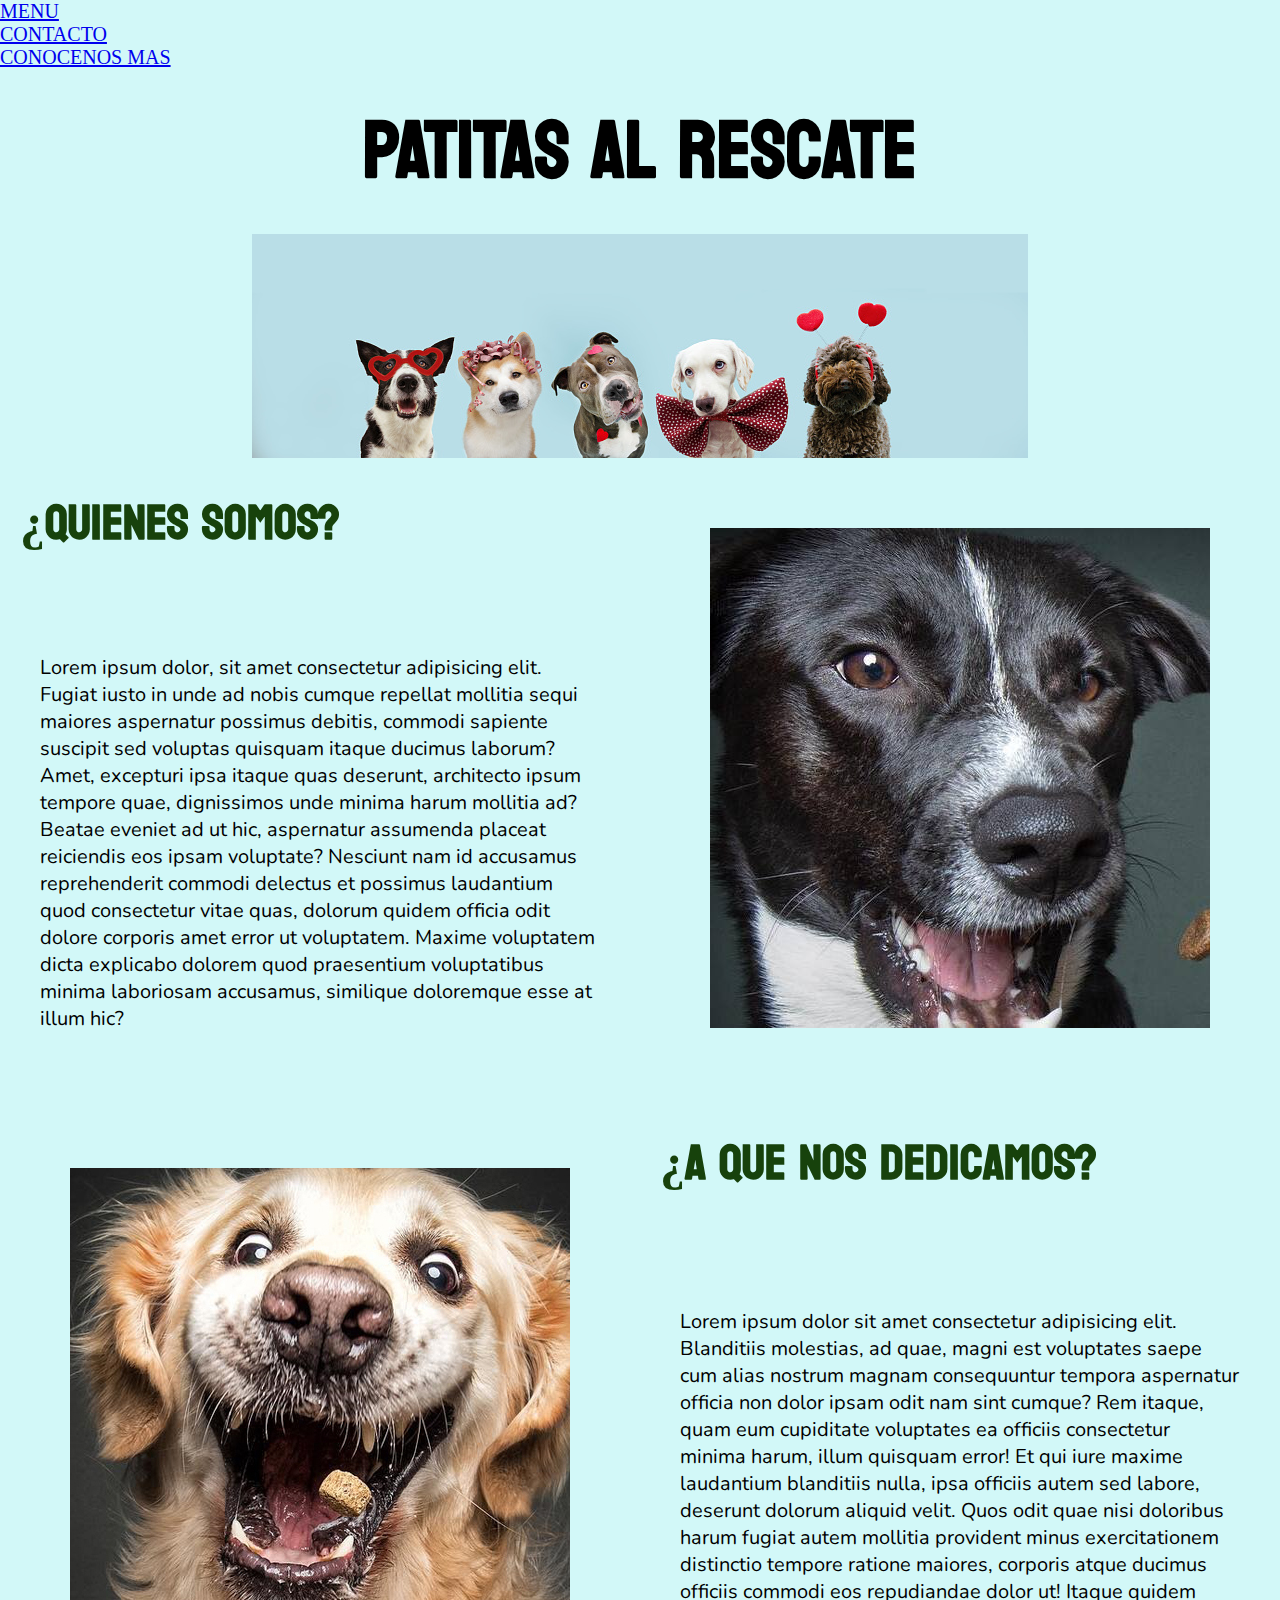
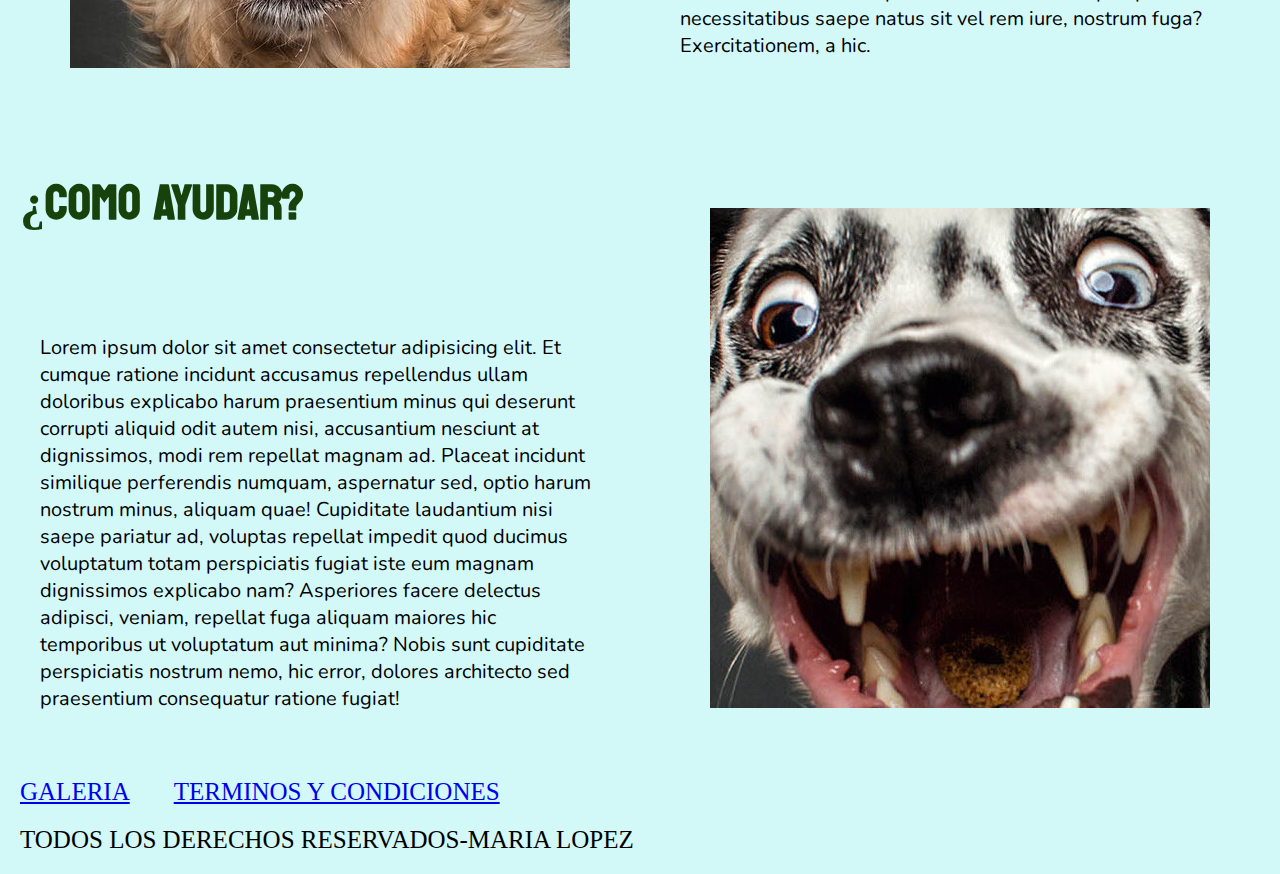
==== index.html @ 2d463a7e "inicio" ====
<!DOCTYPE html>
<html lang="en">
<head>
    <meta charset="UTF-8">
    <meta http-equiv="X-UA-Compatible" content="IE=edge">
    <meta name="viewport" content="width=device-width, initial-scale=1.0">
    <title>TP MARIA LOPEZ</title>
    <link rel="stylesheet" href="./css/style.css">
    <link rel="preconnect" href="https://fonts.googleapis.com">
    <link rel="preconnect" href="https://fonts.gstatic.com" crossorigin>
    <link href="https://fonts.googleapis.com/css2?family=Koulen&family=Nunito:wght@200;300;400&display=swap" rel="stylesheet">
</head>
<body>
    <header>
        <ul>
            <li><a href="#menu">MENU</a> </li>
            <li><a href="#contacto">CONTACTO</a></li>
            <li><a href="#conocenos mas">CONOCENOS MAS</a></li>
        </ul>

        <h1>PATITAS AL RESCATE</h1>

        <img src="./imagenes/istockphoto-1300842515-170667a.jpg" alt="">
    </header>
    <main>
        <article class="articulouno" >
          <h2 class="primerh2" >¿QUIENES SOMOS?</h2>
          <p class="primerp" >Lorem ipsum dolor, sit amet consectetur adipisicing elit. Fugiat iusto in unde ad nobis cumque repellat mollitia sequi maiores aspernatur possimus debitis, commodi sapiente suscipit sed voluptas quisquam itaque ducimus laborum? Amet, excepturi ipsa itaque quas deserunt, architecto ipsum tempore quae, dignissimos unde minima harum mollitia ad? Beatae eveniet ad ut hic, aspernatur assumenda placeat reiciendis eos ipsam voluptate? Nesciunt nam id accusamus reprehenderit commodi delectus et possimus laudantium quod consectetur vitae quas, dolorum quidem officia odit dolore corporis amet error ut voluptatem. Maxime voluptatem dicta explicabo dolorem quod praesentium voluptatibus minima laboriosam accusamus, similique doloremque esse at illum hic?</p>
          <img class="primerimg" src="./imagenes/img tp4.jpg" alt="">
        </article>
        <article class="articulodos" >
          <h2 class="segundoh2" >¿A QUE NOS DEDICAMOS?</h2>
          <p class="segundop" >Lorem ipsum dolor sit amet consectetur adipisicing elit. Blanditiis molestias, ad quae, magni est voluptates saepe cum alias nostrum magnam consequuntur tempora aspernatur officia non dolor ipsam odit nam sint cumque? Rem itaque, quam eum cupiditate voluptates ea officiis consectetur minima harum, illum quisquam error! Et qui iure maxime laudantium blanditiis nulla, ipsa officiis autem sed labore, deserunt dolorum aliquid velit. Quos odit quae nisi doloribus harum fugiat autem mollitia provident minus exercitationem distinctio tempore ratione maiores, corporis atque ducimus officiis commodi eos repudiandae dolor ut! Itaque quidem necessitatibus saepe natus sit vel rem iure, nostrum fuga? Exercitationem, a hic.</p>
          <img class="segundaimg" src="./imagenes/ima tp2.jpg" alt="">
        </article>
        <article class="articulotres" >
          <h2 class="tercerh2" >¿COMO AYUDAR?</h2>
          <p class="tercerp" >Lorem ipsum dolor sit amet consectetur adipisicing elit. Et cumque ratione incidunt accusamus repellendus ullam doloribus explicabo harum praesentium minus qui deserunt corrupti aliquid odit autem nisi, accusantium nesciunt at dignissimos, modi rem repellat magnam ad. Placeat incidunt similique perferendis numquam, aspernatur sed, optio harum nostrum minus, aliquam quae! Cupiditate laudantium nisi saepe pariatur ad, voluptas repellat impedit quod ducimus voluptatum totam perspiciatis fugiat iste eum magnam dignissimos explicabo nam? Asperiores facere delectus adipisci, veniam, repellat fuga aliquam maiores hic temporibus ut voluptatum aut minima? Nobis sunt cupiditate perspiciatis nostrum nemo, hic error, dolores architecto sed praesentium consequatur ratione fugiat!</p>
          <img class="tercerimg" src="./imagenes/ima tp1 (1).jpg" alt="">
        </article>

    </main>
    
       

    

    <a class="aDiferente" href="./terminos/ima.html">GALERIA</a>
    <a class="aDiferente" href="./terminos/term.html">TERMINOS Y CONDICIONES</a>

    <footer>TODOS LOS DERECHOS RESERVADOS-MARIA LOPEZ</footer>
</body>
</html>
---- css/style.css ----
*{
    margin: 0;
    padding: 0;
    background-color: rgb(210, 248, 248);
}
ul{
    font-size: 20px;
}
h2{
    color: rgb(23, 66, 12);
    font-size: 50px;
    margin: 20px;
}
h1{
    color: black;
    padding: 10px;
    text-align: center;
    font-size: 80px;
}
header img{
    display: block;
    margin: 0 auto;
}
p{
    font-size: 20px;
    padding: 20px;
    font-family: 'Nunito', sans-serif;
    margin: 20px;

}
.imagenChica, .galery{
    display: block;
    margin: 0 auto;
}
h1, h2{
    font-family: 'Koulen', cursive;
}
.aDiferente, footer{
    padding: 20px;
    font-size: 25px;
}
.primerh2{
    grid-area: primerh2;
}
.primerp{
    grid-area: primerp;
}
.primerimg{
    grid-area: primerimg;
    margin: 0 auto;
    padding: 70px;
}
.segundoh2{
    grid-area: segundoh2;
}
.segundop{
    grid-area: segundop;
}
.segundaimg{
    grid-area: segundaimg;
    margin: 0 auto;
    padding: 70px;
}
.tercerh2{
    grid-area: tercerh2;
}
.tercerp{
    grid-area: tercerp;
}
.tercerimg{
    grid-area: tercerimg;
    margin: 0 auto;
    padding: 70px;
}
.articulouno{
    display: grid;
    grid-template-areas: 
    "primerh2 primerimg" 
    "primerp primerimg";
}
.articulodos{
    display: grid;
    grid-template-areas: 
    "segundaimg segundoh2"
    "segundaimg segundop";
}
.articulotres{
    display: grid;
    grid-template-areas: 
    "tercerh2 tercerimg"
    "tercerp tercerimg";
}
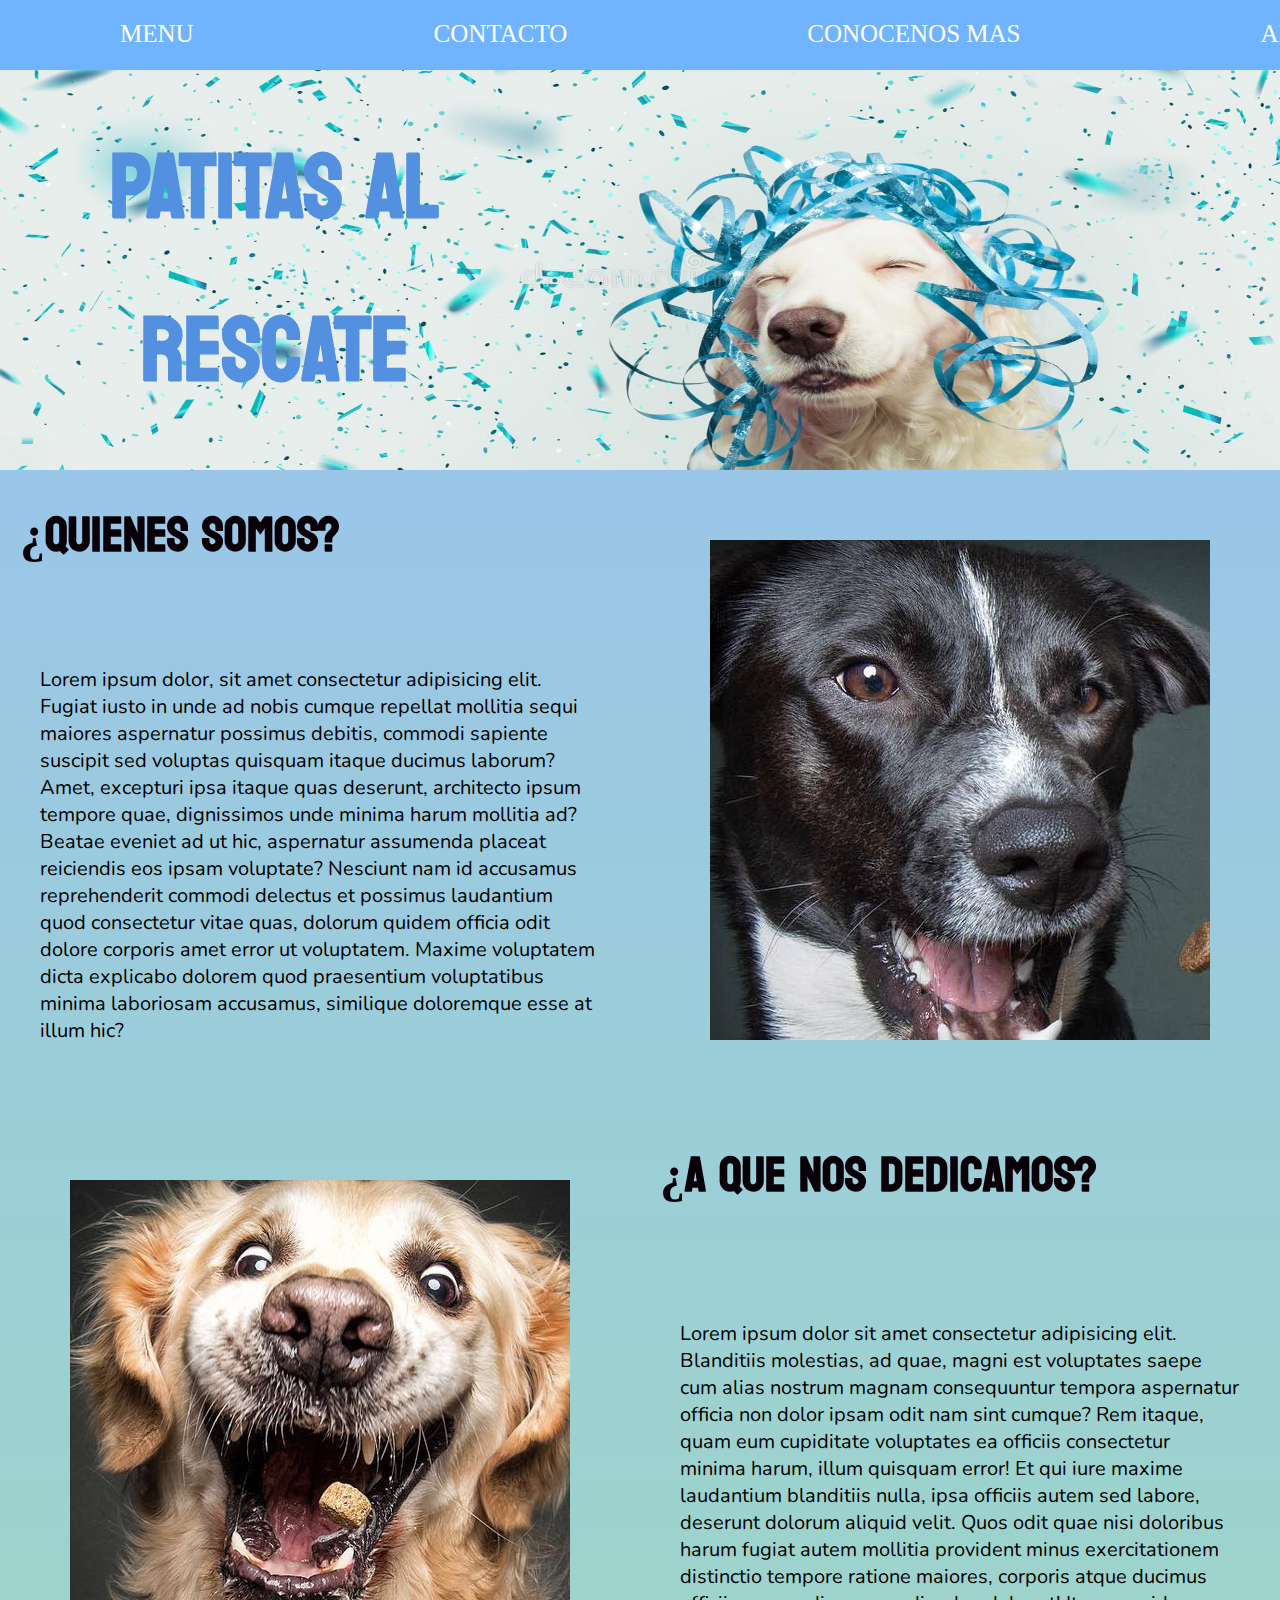
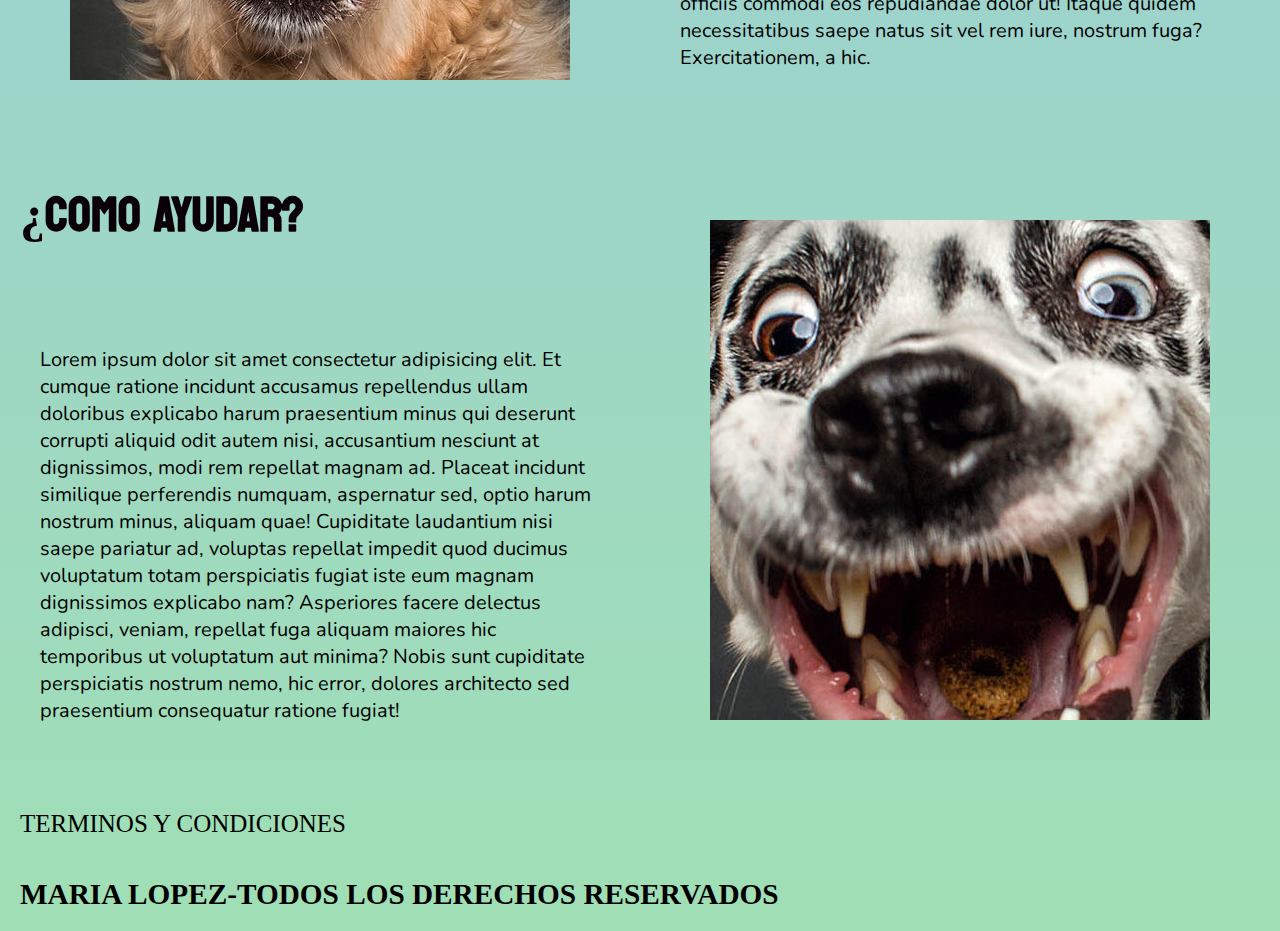
==== commit 79d66ae3: "cambieImagenes" ====
--- a/index.html
+++ b/index.html
@@ -9,45 +9,52 @@
     <link rel="preconnect" href="https://fonts.googleapis.com">
     <link rel="preconnect" href="https://fonts.gstatic.com" crossorigin>
     <link href="https://fonts.googleapis.com/css2?family=Koulen&family=Nunito:wght@200;300;400&display=swap" rel="stylesheet">
+    <link rel="stylesheet" href="https://cdnjs.cloudflare.com/ajax/libs/animate.css/4.1.1/animate.min.css"/>
 </head>
 <body>
-    <header>
-        <ul>
-            <li><a href="#menu">MENU</a> </li>
-            <li><a href="#contacto">CONTACTO</a></li>
-            <li><a href="#conocenos mas">CONOCENOS MAS</a></li>
-        </ul>
+  <header>
+    <div class="menu">
+      <ul>
+        <li><a href="#menu">MENU</a> </li>
+        <li><a href="#contacto">CONTACTO</a></li>
+        <li><a href="#conocenos mas">CONOCENOS MAS</a></li>
+        <li><a href="./terminos/ima.html">ADOPCIONES</a></li>
+      </ul>
+    </div>
+    
+    <div class="imagenbanner">
+      <img class="banner" src="./imagenes/regalo-de-perro-feliz-para-el-nuevo-año-carnaval-navidad-cumpleaños-o-aniversario-con-una-cabeza-serpentines-azules-aislado-en-166997326.jpg" alt=""> 
+      <div class="titulo" >
+        <h1 class="animate__animated animate__zoomInLeft" >PATITAS AL RESCATE</h1>
+      </div>
+    </div>
+  </header>
 
-        <h1>PATITAS AL RESCATE</h1>
+  <main>
+    <article class="articulouno" >
+      <h2 class="primerh2" >¿QUIENES SOMOS?</h2>
+      <p class="primerp" >Lorem ipsum dolor, sit amet consectetur adipisicing elit. Fugiat iusto in unde ad nobis cumque repellat mollitia sequi maiores aspernatur possimus debitis, commodi sapiente suscipit sed voluptas quisquam itaque ducimus laborum? Amet, excepturi ipsa itaque quas deserunt, architecto ipsum tempore quae, dignissimos unde minima harum mollitia ad? Beatae eveniet ad ut hic, aspernatur assumenda placeat reiciendis eos ipsam voluptate? Nesciunt nam id accusamus reprehenderit commodi delectus et possimus laudantium quod consectetur vitae quas, dolorum quidem officia odit dolore corporis amet error ut voluptatem. Maxime voluptatem dicta explicabo dolorem quod praesentium voluptatibus minima laboriosam accusamus, similique doloremque esse at illum hic?</p>
+      <img class="primerimg" src="./imagenes/img tp4.jpg" alt="">
+    </article>
 
-        <img src="./imagenes/istockphoto-1300842515-170667a.jpg" alt="">
-    </header>
-    <main>
-        <article class="articulouno" >
-          <h2 class="primerh2" >¿QUIENES SOMOS?</h2>
-          <p class="primerp" >Lorem ipsum dolor, sit amet consectetur adipisicing elit. Fugiat iusto in unde ad nobis cumque repellat mollitia sequi maiores aspernatur possimus debitis, commodi sapiente suscipit sed voluptas quisquam itaque ducimus laborum? Amet, excepturi ipsa itaque quas deserunt, architecto ipsum tempore quae, dignissimos unde minima harum mollitia ad? Beatae eveniet ad ut hic, aspernatur assumenda placeat reiciendis eos ipsam voluptate? Nesciunt nam id accusamus reprehenderit commodi delectus et possimus laudantium quod consectetur vitae quas, dolorum quidem officia odit dolore corporis amet error ut voluptatem. Maxime voluptatem dicta explicabo dolorem quod praesentium voluptatibus minima laboriosam accusamus, similique doloremque esse at illum hic?</p>
-          <img class="primerimg" src="./imagenes/img tp4.jpg" alt="">
-        </article>
-        <article class="articulodos" >
-          <h2 class="segundoh2" >¿A QUE NOS DEDICAMOS?</h2>
-          <p class="segundop" >Lorem ipsum dolor sit amet consectetur adipisicing elit. Blanditiis molestias, ad quae, magni est voluptates saepe cum alias nostrum magnam consequuntur tempora aspernatur officia non dolor ipsam odit nam sint cumque? Rem itaque, quam eum cupiditate voluptates ea officiis consectetur minima harum, illum quisquam error! Et qui iure maxime laudantium blanditiis nulla, ipsa officiis autem sed labore, deserunt dolorum aliquid velit. Quos odit quae nisi doloribus harum fugiat autem mollitia provident minus exercitationem distinctio tempore ratione maiores, corporis atque ducimus officiis commodi eos repudiandae dolor ut! Itaque quidem necessitatibus saepe natus sit vel rem iure, nostrum fuga? Exercitationem, a hic.</p>
-          <img class="segundaimg" src="./imagenes/ima tp2.jpg" alt="">
-        </article>
-        <article class="articulotres" >
-          <h2 class="tercerh2" >¿COMO AYUDAR?</h2>
-          <p class="tercerp" >Lorem ipsum dolor sit amet consectetur adipisicing elit. Et cumque ratione incidunt accusamus repellendus ullam doloribus explicabo harum praesentium minus qui deserunt corrupti aliquid odit autem nisi, accusantium nesciunt at dignissimos, modi rem repellat magnam ad. Placeat incidunt similique perferendis numquam, aspernatur sed, optio harum nostrum minus, aliquam quae! Cupiditate laudantium nisi saepe pariatur ad, voluptas repellat impedit quod ducimus voluptatum totam perspiciatis fugiat iste eum magnam dignissimos explicabo nam? Asperiores facere delectus adipisci, veniam, repellat fuga aliquam maiores hic temporibus ut voluptatum aut minima? Nobis sunt cupiditate perspiciatis nostrum nemo, hic error, dolores architecto sed praesentium consequatur ratione fugiat!</p>
-          <img class="tercerimg" src="./imagenes/ima tp1 (1).jpg" alt="">
-        </article>
+    <article class="articulodos" >
+      <h2 class="segundoh2" >¿A QUE NOS DEDICAMOS?</h2>
+      <p class="segundop" >Lorem ipsum dolor sit amet consectetur adipisicing elit. Blanditiis molestias, ad quae, magni est voluptates saepe cum alias nostrum magnam consequuntur tempora aspernatur officia non dolor ipsam odit nam sint cumque? Rem itaque, quam eum cupiditate voluptates ea officiis consectetur minima harum, illum quisquam error! Et qui iure maxime laudantium blanditiis nulla, ipsa officiis autem sed labore, deserunt dolorum aliquid velit. Quos odit quae nisi doloribus harum fugiat autem mollitia provident minus exercitationem distinctio tempore ratione maiores, corporis atque ducimus officiis commodi eos repudiandae dolor ut! Itaque quidem necessitatibus saepe natus sit vel rem iure, nostrum fuga? Exercitationem, a hic.</p>
+      <img class="segundaimg" src="./imagenes/ima tp2.jpg" alt="">
+    </article>
 
-    </main>
+    <article class="articulotres" >
+      <h2 class="tercerh2" >¿COMO AYUDAR?</h2>
+      <p class="tercerp" >Lorem ipsum dolor sit amet consectetur adipisicing elit. Et cumque ratione incidunt accusamus repellendus ullam doloribus explicabo harum praesentium minus qui deserunt corrupti aliquid odit autem nisi, accusantium nesciunt at dignissimos, modi rem repellat magnam ad. Placeat incidunt similique perferendis numquam, aspernatur sed, optio harum nostrum minus, aliquam quae! Cupiditate laudantium nisi saepe pariatur ad, voluptas repellat impedit quod ducimus voluptatum totam perspiciatis fugiat iste eum magnam dignissimos explicabo nam? Asperiores facere delectus adipisci, veniam, repellat fuga aliquam maiores hic temporibus ut voluptatum aut minima? Nobis sunt cupiditate perspiciatis nostrum nemo, hic error, dolores architecto sed praesentium consequatur ratione fugiat!</p>
+      <img class="tercerimg" src="./imagenes/ima tp1 (1).jpg" alt="">
+    </article>
+
+  </main>
+  
+  <a class="aDiferente" href="./terminos/term.html">TERMINOS Y CONDICIONES</a>
     
-       
-
-    
-
-    <a class="aDiferente" href="./terminos/ima.html">GALERIA</a>
-    <a class="aDiferente" href="./terminos/term.html">TERMINOS Y CONDICIONES</a>
-
-    <footer>TODOS LOS DERECHOS RESERVADOS-MARIA LOPEZ</footer>
+  <footer>
+    <h3>MARIA LOPEZ-TODOS LOS DERECHOS RESERVADOS</h3>
+  </footer>
 </body>
 </html>--- a/css/style.css
+++ b/css/style.css
@@ -1,21 +1,34 @@
 *{
     margin: 0;
     padding: 0;
-    background-color: rgb(210, 248, 248);
 }
 ul{
     font-size: 20px;
+    list-style: none;
+}
+li{
+    float: left;
+}
+a{
+    color: white;
+    text-decoration: none;
+    display: block;
+    padding: 20px 120px;
+    font-size: 25px;
+}
+footer{
+    display: inline-block;
 }
 h2{
-    color: rgb(23, 66, 12);
+    color: rgb(10, 0, 7);
     font-size: 50px;
     margin: 20px;
 }
 h1{
-    color: black;
+    color: rgb(83, 144, 224);
     padding: 10px;
     text-align: center;
-    font-size: 80px;
+    font-size: 90px;
 }
 header img{
     display: block;
@@ -38,6 +51,7 @@
 .aDiferente, footer{
     padding: 20px;
     font-size: 25px;
+    color: black;
 }
 .primerh2{
     grid-area: primerh2;
@@ -90,3 +104,42 @@
     "tercerh2 tercerimg"
     "tercerp tercerimg";
 }
+body{
+    background-image: linear-gradient(to bottom, rgb(152, 192, 243) , rgb(160, 223, 181));
+}
+
+.primerimg:hover{
+    transform: scale(1.1);
+    transition: all 2s;
+}
+.segundaimg:hover{
+    transform: scale(1.1);
+    transition: all 2s;
+}
+.tercerimg:hover{
+    transform: scale(1.1);
+    transition: all 2s;
+}
+.imagenbanner, .banner{
+    width: 100%;
+    height: 400px;
+    background-size: 100% 100%;
+    position: relative;
+    display: flex;
+    justify-content: left;
+    align-items: center;
+}
+.titulo{
+    z-index: 1;
+    width: 100%;
+    max-width: 550px;
+    text-align: center;
+    position: absolute;
+
+}
+.menu{
+    background-color: rgb(112, 179, 255);
+    width: 2000px;
+    height: 70px;
+}
+
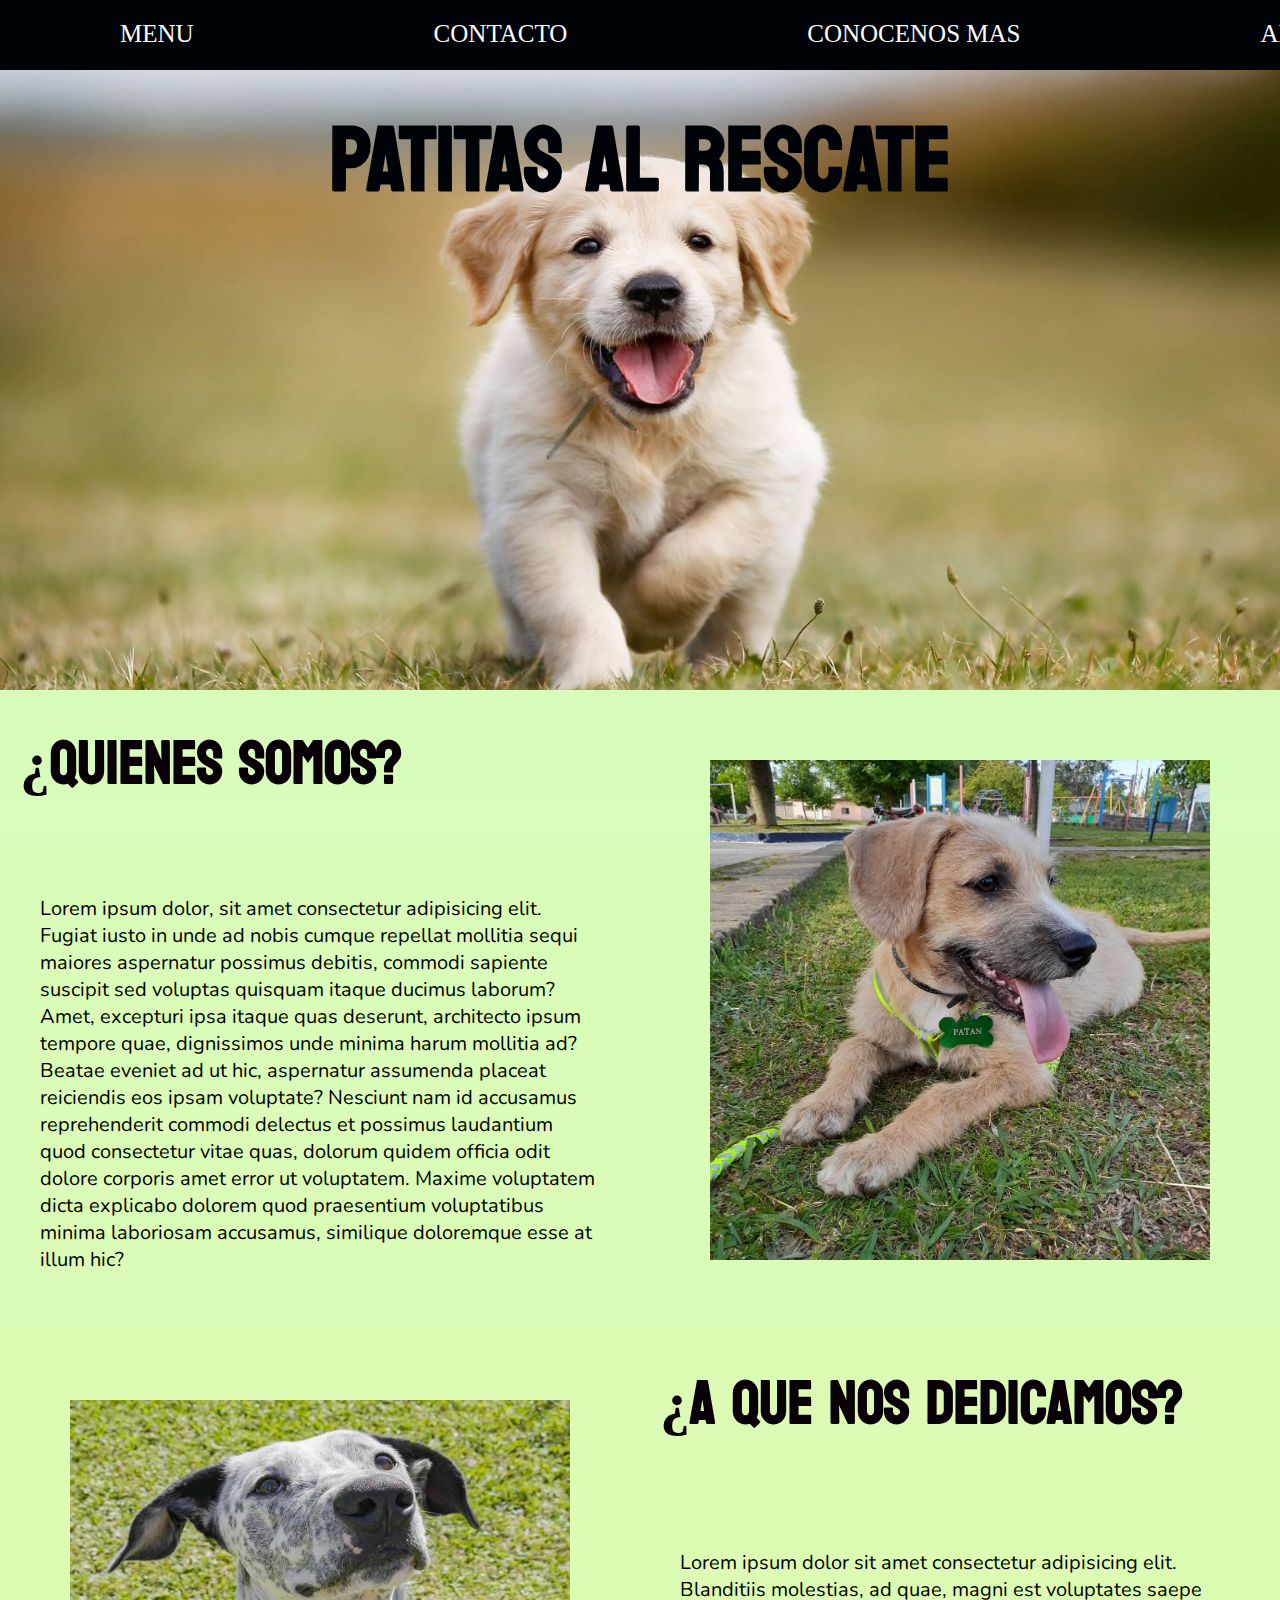
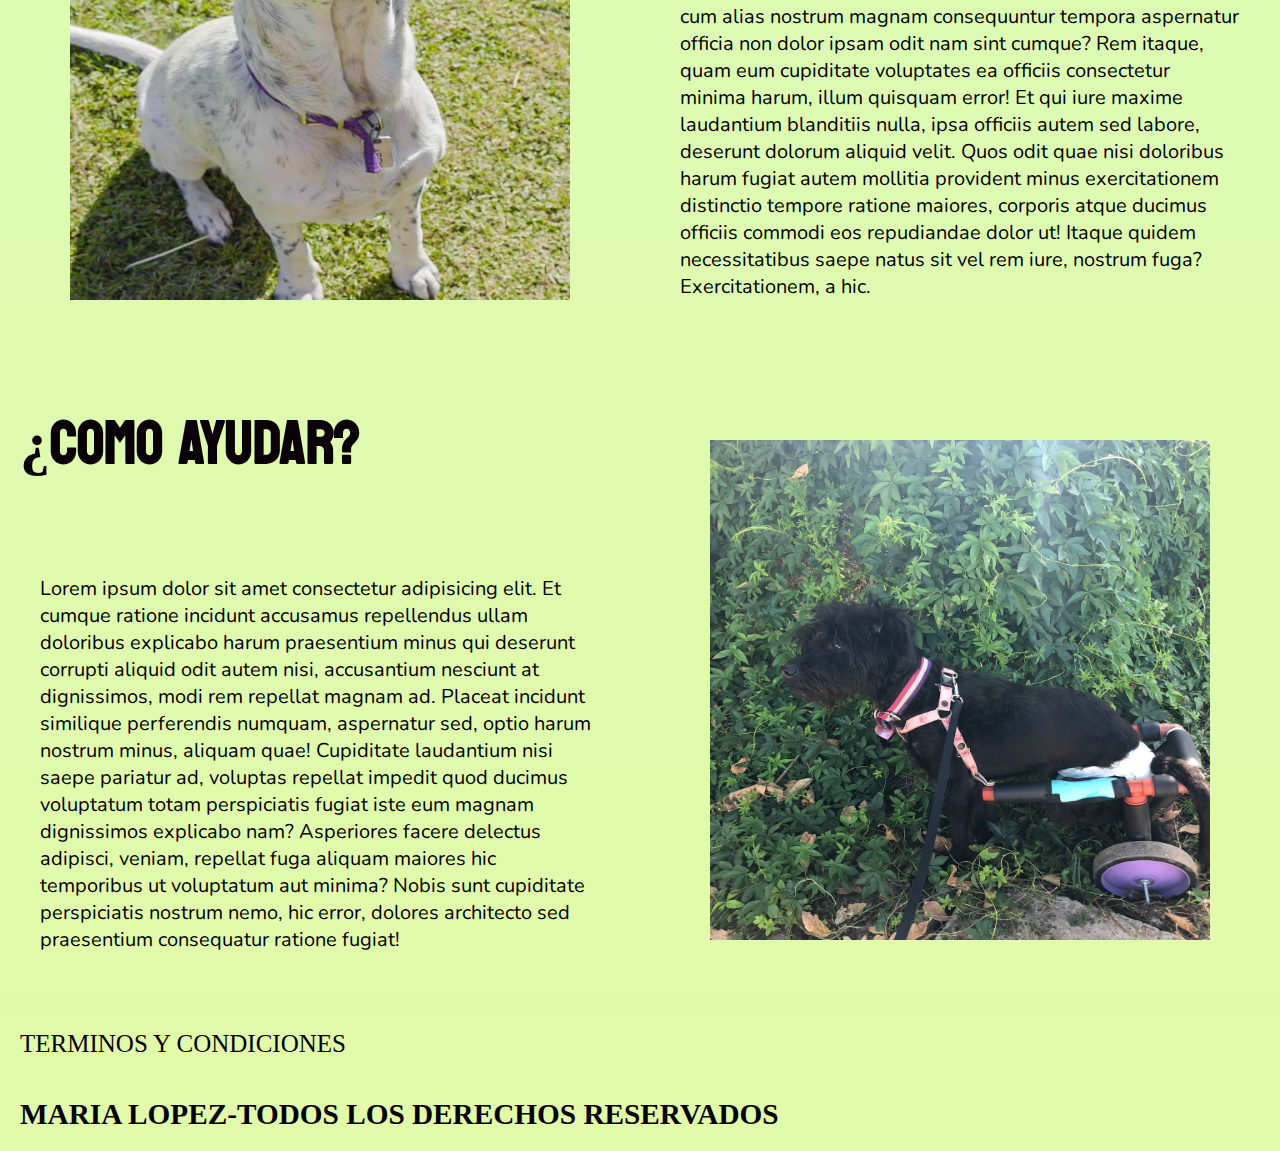
==== commit 15d20cc3: "complete galeria" ====
--- a/index.html
+++ b/index.html
@@ -9,6 +9,7 @@
     <link rel="preconnect" href="https://fonts.googleapis.com">
     <link rel="preconnect" href="https://fonts.gstatic.com" crossorigin>
     <link href="https://fonts.googleapis.com/css2?family=Koulen&family=Nunito:wght@200;300;400&display=swap" rel="stylesheet">
+    <link href="https://cdn.jsdelivr.net/npm/bootstrap@5.1.3/dist/css/bootstrap.min.css" rel="stylesheet" integrity="sha384-1BmE4kWBq78iYhFldvKuhfTAU6auU8tT94WrHftjDbrCEXSU1oBoqyl2QvZ6jIW3" crossorigin="anonymous">
     <link rel="stylesheet" href="https://cdnjs.cloudflare.com/ajax/libs/animate.css/4.1.1/animate.min.css"/>
 </head>
 <body>
@@ -23,7 +24,7 @@
     </div>
     
     <div class="imagenbanner">
-      <img class="banner" src="./imagenes/regalo-de-perro-feliz-para-el-nuevo-año-carnaval-navidad-cumpleaños-o-aniversario-con-una-cabeza-serpentines-azules-aislado-en-166997326.jpg" alt=""> 
+      <img class="banner" src="./imagenes/perrito.jpg" alt=""> 
       <div class="titulo" >
         <h1 class="animate__animated animate__zoomInLeft" >PATITAS AL RESCATE</h1>
       </div>
@@ -34,19 +35,19 @@
     <article class="articulouno" >
       <h2 class="primerh2" >¿QUIENES SOMOS?</h2>
       <p class="primerp" >Lorem ipsum dolor, sit amet consectetur adipisicing elit. Fugiat iusto in unde ad nobis cumque repellat mollitia sequi maiores aspernatur possimus debitis, commodi sapiente suscipit sed voluptas quisquam itaque ducimus laborum? Amet, excepturi ipsa itaque quas deserunt, architecto ipsum tempore quae, dignissimos unde minima harum mollitia ad? Beatae eveniet ad ut hic, aspernatur assumenda placeat reiciendis eos ipsam voluptate? Nesciunt nam id accusamus reprehenderit commodi delectus et possimus laudantium quod consectetur vitae quas, dolorum quidem officia odit dolore corporis amet error ut voluptatem. Maxime voluptatem dicta explicabo dolorem quod praesentium voluptatibus minima laboriosam accusamus, similique doloremque esse at illum hic?</p>
-      <img class="primerimg" src="./imagenes/img tp4.jpg" alt="">
+      <img class="primerimg" src="./imagenes/patan.jpeg" width="500" height="500" alt="">
     </article>
 
     <article class="articulodos" >
       <h2 class="segundoh2" >¿A QUE NOS DEDICAMOS?</h2>
       <p class="segundop" >Lorem ipsum dolor sit amet consectetur adipisicing elit. Blanditiis molestias, ad quae, magni est voluptates saepe cum alias nostrum magnam consequuntur tempora aspernatur officia non dolor ipsam odit nam sint cumque? Rem itaque, quam eum cupiditate voluptates ea officiis consectetur minima harum, illum quisquam error! Et qui iure maxime laudantium blanditiis nulla, ipsa officiis autem sed labore, deserunt dolorum aliquid velit. Quos odit quae nisi doloribus harum fugiat autem mollitia provident minus exercitationem distinctio tempore ratione maiores, corporis atque ducimus officiis commodi eos repudiandae dolor ut! Itaque quidem necessitatibus saepe natus sit vel rem iure, nostrum fuga? Exercitationem, a hic.</p>
-      <img class="segundaimg" src="./imagenes/ima tp2.jpg" alt="">
+      <img class="segundaimg" src="./imagenes/280132680_944760432872287_1309004415690575364_n.jpg" width="500" height="500" alt="">
     </article>
 
     <article class="articulotres" >
       <h2 class="tercerh2" >¿COMO AYUDAR?</h2>
       <p class="tercerp" >Lorem ipsum dolor sit amet consectetur adipisicing elit. Et cumque ratione incidunt accusamus repellendus ullam doloribus explicabo harum praesentium minus qui deserunt corrupti aliquid odit autem nisi, accusantium nesciunt at dignissimos, modi rem repellat magnam ad. Placeat incidunt similique perferendis numquam, aspernatur sed, optio harum nostrum minus, aliquam quae! Cupiditate laudantium nisi saepe pariatur ad, voluptas repellat impedit quod ducimus voluptatum totam perspiciatis fugiat iste eum magnam dignissimos explicabo nam? Asperiores facere delectus adipisci, veniam, repellat fuga aliquam maiores hic temporibus ut voluptatum aut minima? Nobis sunt cupiditate perspiciatis nostrum nemo, hic error, dolores architecto sed praesentium consequatur ratione fugiat!</p>
-      <img class="tercerimg" src="./imagenes/ima tp1 (1).jpg" alt="">
+      <img class="tercerimg" src="./imagenes/rey.jpeg" width="500" height="500" alt="">
     </article>
 
   </main>
@@ -56,5 +57,8 @@
   <footer>
     <h3>MARIA LOPEZ-TODOS LOS DERECHOS RESERVADOS</h3>
   </footer>
+
+  <script src="https://cdn.jsdelivr.net/npm/bootstrap@5.1.3/dist/js/bootstrap.bundle.min.js" integrity="sha384-ka7Sk0Gln4gmtz2MlQnikT1wXgYsOg+OMhuP+IlRH9sENBO0LRn5q+8nbTov4+1p" crossorigin="anonymous"></script>
+
 </body>
 </html>--- a/css/style.css
+++ b/css/style.css
@@ -21,11 +21,11 @@
 }
 h2{
     color: rgb(10, 0, 7);
-    font-size: 50px;
+    font-size: 60px;
     margin: 20px;
 }
 h1{
-    color: rgb(83, 144, 224);
+    color: rgb(0, 4, 8);
     padding: 10px;
     text-align: center;
     font-size: 90px;
@@ -41,10 +41,7 @@
     margin: 20px;
 
 }
-.imagenChica, .galery{
-    display: block;
-    margin: 0 auto;
-}
+
 h1, h2{
     font-family: 'Koulen', cursive;
 }
@@ -105,7 +102,7 @@
     "tercerp tercerimg";
 }
 body{
-    background-image: linear-gradient(to bottom, rgb(152, 192, 243) , rgb(160, 223, 181));
+    background-image: linear-gradient(to bottom, rgb(212, 253, 192) , rgb(226, 250, 169));
 }
 
 .primerimg:hover{
@@ -122,24 +119,86 @@
 }
 .imagenbanner, .banner{
     width: 100%;
-    height: 400px;
+    height: 620px;
     background-size: 100% 100%;
     position: relative;
     display: flex;
-    justify-content: left;
-    align-items: center;
+    justify-content: center;
+    
 }
 .titulo{
     z-index: 1;
     width: 100%;
-    max-width: 550px;
+    max-width: 800px;
     text-align: center;
     position: absolute;
-
+     
 }
 .menu{
-    background-color: rgb(112, 179, 255);
+    background-color: rgb(0, 3, 7);
     width: 2000px;
     height: 70px;
-}
-
+    margin: 0 auto
+}
+.img1{
+    grid-area: img1;
+}
+.img2{
+    grid-area: img2;
+}
+.img3{
+    grid-area: img3;
+}
+.img4{
+    grid-area: img4;
+}
+.img5{
+    grid-area: img5;
+}
+.img6{
+    grid-area: img6;
+}
+.img7{
+    grid-area: img7;
+}
+.img8{
+    grid-area: img8;
+}
+.img9{
+    grid-area: img9;
+}
+.img10{
+    grid-area: img10;
+}
+.img11{
+    grid-area: img11;
+}
+.img12{
+    grid-area: img12;
+}
+.img13{
+    grid-area: img13;
+}
+.img14{
+    grid-area: img14;
+}
+.img15{
+    grid-area: img15;
+}
+.img16{
+    grid-area: img16;
+}
+.galery{
+    display: grid;
+    grid-template-areas: 
+    "img1 img2 img3 img4"
+    "img5 img6 img7 img8"
+    "img9 img10 img11 img12"
+    "img13 img14 img15 img16";
+}
+.img1, .img2, .img3, .img4, .img5, .img6, .img7, .img8, .img9, .img10, .img11, .img12, .img13, .img14, .img15, .img16{
+    padding: 5px;
+}
+body{
+    overflow-x: hidden;
+}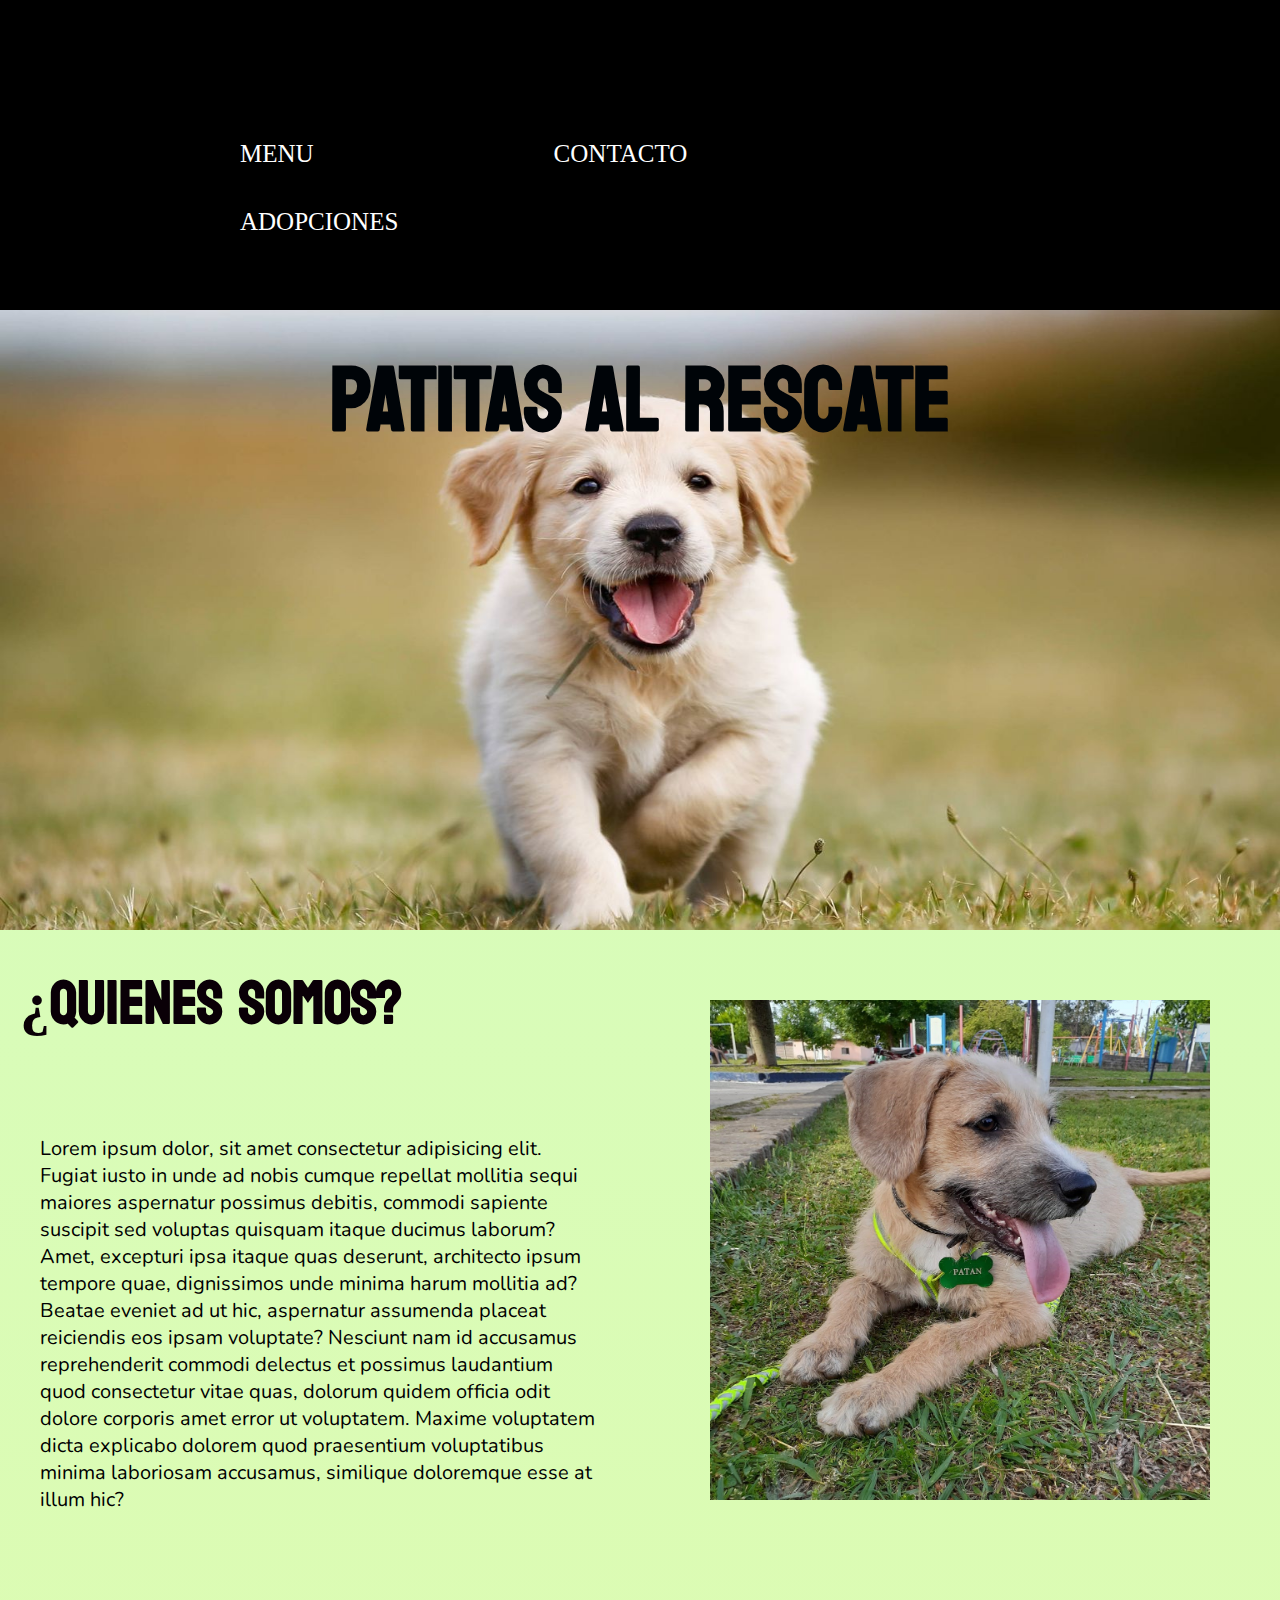
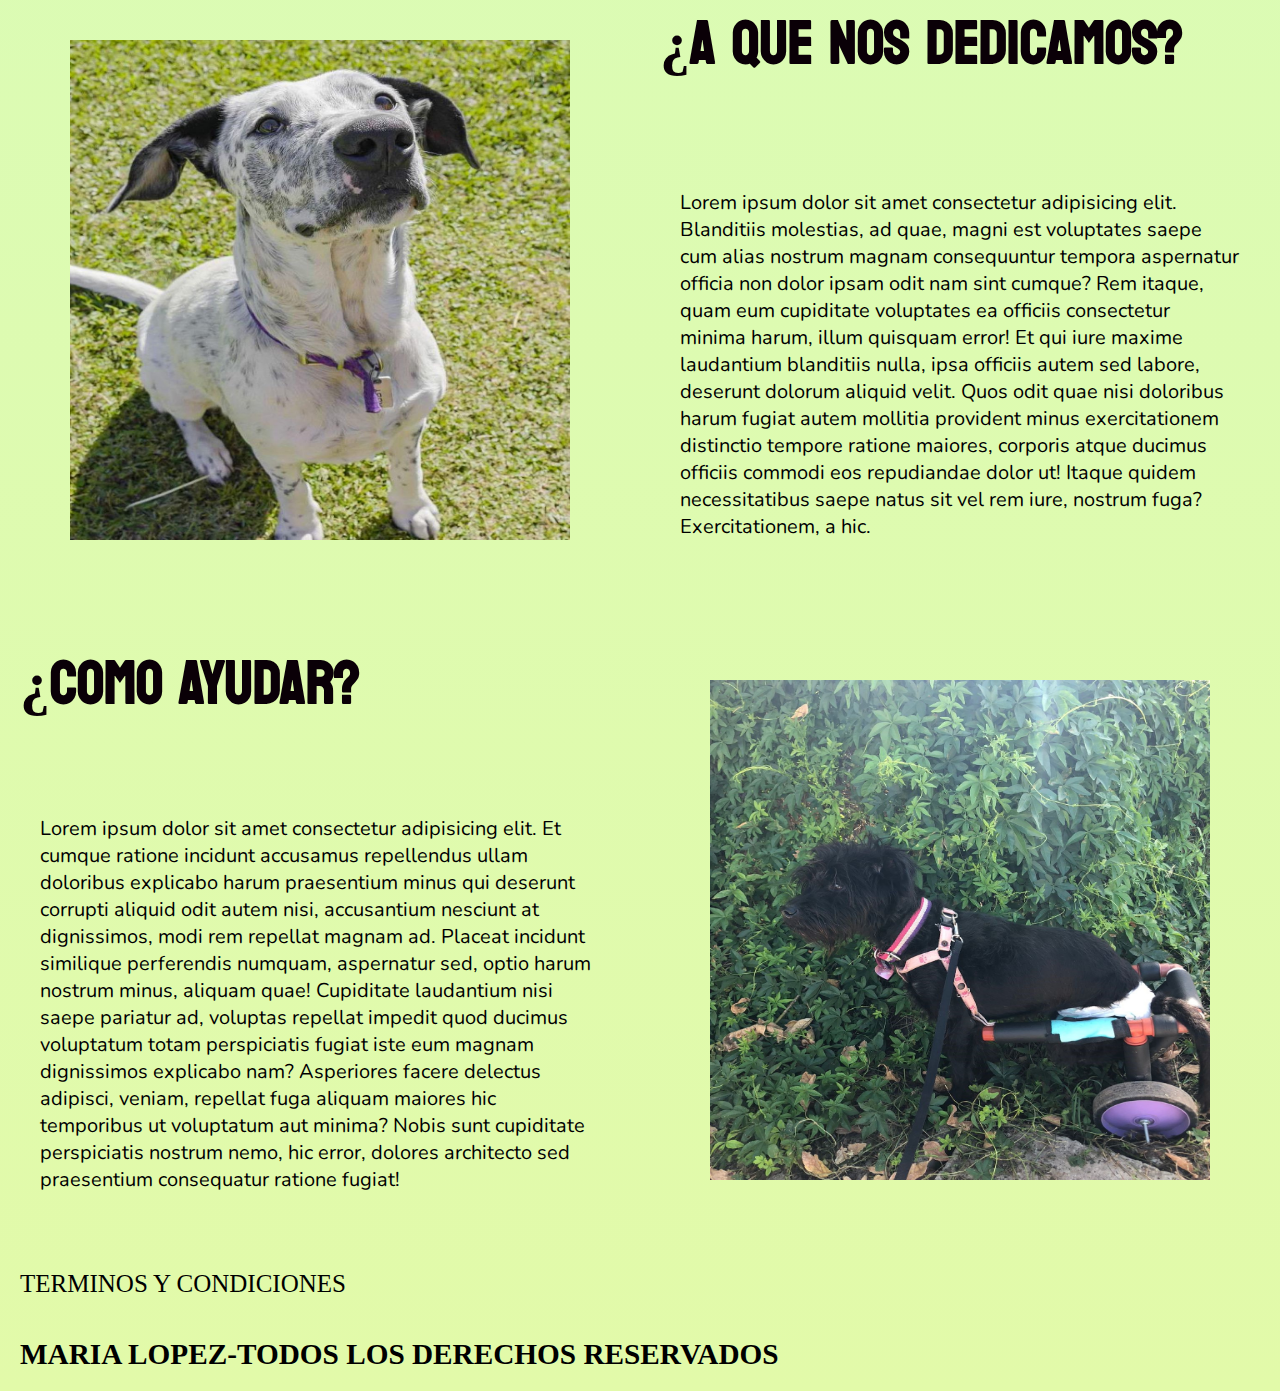
==== commit d781c4b8: "nav y responsive" ====
--- a/index.html
+++ b/index.html
@@ -6,46 +6,59 @@
     <meta name="viewport" content="width=device-width, initial-scale=1.0">
     <title>TP MARIA LOPEZ</title>
     <link rel="stylesheet" href="./css/style.css">
+    <link href="https://cdn.jsdelivr.net/npm/bootstrap@5.1.3/dist/css/bootstrap.min.css" rel="stylesheet" integrity="sha384-1BmE4kWBq78iYhFldvKuhfTAU6auU8tT94WrHftjDbrCEXSU1oBoqyl2QvZ6jIW3" crossorigin="anonymous">
     <link rel="preconnect" href="https://fonts.googleapis.com">
     <link rel="preconnect" href="https://fonts.gstatic.com" crossorigin>
     <link href="https://fonts.googleapis.com/css2?family=Koulen&family=Nunito:wght@200;300;400&display=swap" rel="stylesheet">
-    <link href="https://cdn.jsdelivr.net/npm/bootstrap@5.1.3/dist/css/bootstrap.min.css" rel="stylesheet" integrity="sha384-1BmE4kWBq78iYhFldvKuhfTAU6auU8tT94WrHftjDbrCEXSU1oBoqyl2QvZ6jIW3" crossorigin="anonymous">
     <link rel="stylesheet" href="https://cdnjs.cloudflare.com/ajax/libs/animate.css/4.1.1/animate.min.css"/>
 </head>
 <body>
   <header>
-    <div class="menu">
-      <ul>
-        <li><a href="#menu">MENU</a> </li>
-        <li><a href="#contacto">CONTACTO</a></li>
-        <li><a href="#conocenos mas">CONOCENOS MAS</a></li>
-        <li><a href="./terminos/ima.html">ADOPCIONES</a></li>
-      </ul>
+    <nav class="navbar navbar-expand-lg n-navbar">
+      <div class="container-fluid">
+        <button class="boton" type="button" data-bs-toggle="collapse" data-bs-target="#navbarSupportedContent" aria-controls="navbarSupportedContent" aria-expanded="false" aria-label="Toggle navigation">
+          <span class="navbar-toggler-icon boton"></span>
+        </button>
+        <div class="collapse navbar-collapse" id="navbarSupportedContent">
+          <ul class="navbar-nav me-auto mb-2 mb-lg-0">
+            <li class="nav-item">
+              <a class="link-n" aria-current="page" href="#">MENU</a>
+            </li>
+            <li class="nav-item">
+              <a class="link-n" href="#">CONTACTO</a>
+            </li>
+            <li class="nav-item">
+              <a href="./terminos/ima.html" class="link-n">ADOPCIONES</a>
+            </li>
+          </ul>
+        </div>
+      </div>
+    </nav>
+  </header>
+  
+  <div class="imagenbanner">
+    <img class="banner" src="./imagenes/perrito.jpg" alt=""> 
+    <div class="titulo" >
+      <h1 class="animate__animated animate__zoomInLeft tipoh1" >PATITAS AL RESCATE</h1>
     </div>
-    
-    <div class="imagenbanner">
-      <img class="banner" src="./imagenes/perrito.jpg" alt=""> 
-      <div class="titulo" >
-        <h1 class="animate__animated animate__zoomInLeft" >PATITAS AL RESCATE</h1>
-      </div>
-    </div>
-  </header>
+  </div>
+  
 
   <main>
-    <article class="articulouno" >
-      <h2 class="primerh2" >¿QUIENES SOMOS?</h2>
+    <article class="articulouno articulo" >
+      <h2 class="primerh2 tipoh2" >¿QUIENES SOMOS?</h2>
       <p class="primerp" >Lorem ipsum dolor, sit amet consectetur adipisicing elit. Fugiat iusto in unde ad nobis cumque repellat mollitia sequi maiores aspernatur possimus debitis, commodi sapiente suscipit sed voluptas quisquam itaque ducimus laborum? Amet, excepturi ipsa itaque quas deserunt, architecto ipsum tempore quae, dignissimos unde minima harum mollitia ad? Beatae eveniet ad ut hic, aspernatur assumenda placeat reiciendis eos ipsam voluptate? Nesciunt nam id accusamus reprehenderit commodi delectus et possimus laudantium quod consectetur vitae quas, dolorum quidem officia odit dolore corporis amet error ut voluptatem. Maxime voluptatem dicta explicabo dolorem quod praesentium voluptatibus minima laboriosam accusamus, similique doloremque esse at illum hic?</p>
       <img class="primerimg" src="./imagenes/patan.jpeg" width="500" height="500" alt="">
     </article>
 
-    <article class="articulodos" >
-      <h2 class="segundoh2" >¿A QUE NOS DEDICAMOS?</h2>
+    <article class="articulodos articulo" >
+      <h2 class="segundoh2 tipoh2" >¿A QUE NOS DEDICAMOS?</h2>
       <p class="segundop" >Lorem ipsum dolor sit amet consectetur adipisicing elit. Blanditiis molestias, ad quae, magni est voluptates saepe cum alias nostrum magnam consequuntur tempora aspernatur officia non dolor ipsam odit nam sint cumque? Rem itaque, quam eum cupiditate voluptates ea officiis consectetur minima harum, illum quisquam error! Et qui iure maxime laudantium blanditiis nulla, ipsa officiis autem sed labore, deserunt dolorum aliquid velit. Quos odit quae nisi doloribus harum fugiat autem mollitia provident minus exercitationem distinctio tempore ratione maiores, corporis atque ducimus officiis commodi eos repudiandae dolor ut! Itaque quidem necessitatibus saepe natus sit vel rem iure, nostrum fuga? Exercitationem, a hic.</p>
       <img class="segundaimg" src="./imagenes/280132680_944760432872287_1309004415690575364_n.jpg" width="500" height="500" alt="">
     </article>
 
-    <article class="articulotres" >
-      <h2 class="tercerh2" >¿COMO AYUDAR?</h2>
+    <article class="articulotres articulo" >
+      <h2 class="tercerh2 tipoh2" >¿COMO AYUDAR?</h2>
       <p class="tercerp" >Lorem ipsum dolor sit amet consectetur adipisicing elit. Et cumque ratione incidunt accusamus repellendus ullam doloribus explicabo harum praesentium minus qui deserunt corrupti aliquid odit autem nisi, accusantium nesciunt at dignissimos, modi rem repellat magnam ad. Placeat incidunt similique perferendis numquam, aspernatur sed, optio harum nostrum minus, aliquam quae! Cupiditate laudantium nisi saepe pariatur ad, voluptas repellat impedit quod ducimus voluptatum totam perspiciatis fugiat iste eum magnam dignissimos explicabo nam? Asperiores facere delectus adipisci, veniam, repellat fuga aliquam maiores hic temporibus ut voluptatum aut minima? Nobis sunt cupiditate perspiciatis nostrum nemo, hic error, dolores architecto sed praesentium consequatur ratione fugiat!</p>
       <img class="tercerimg" src="./imagenes/rey.jpeg" width="500" height="500" alt="">
     </article>
--- a/css/style.css
+++ b/css/style.css
@@ -19,12 +19,12 @@
 footer{
     display: inline-block;
 }
-h2{
+.tipoh2{
     color: rgb(10, 0, 7);
     font-size: 60px;
     margin: 20px;
 }
-h1{
+.tipoh1{
     color: rgb(0, 4, 8);
     padding: 10px;
     text-align: center;
@@ -42,7 +42,7 @@
 
 }
 
-h1, h2{
+.tipoh1, .tipoh2{
     font-family: 'Koulen', cursive;
 }
 .aDiferente, footer{
@@ -134,12 +134,6 @@
     position: absolute;
      
 }
-.menu{
-    background-color: rgb(0, 3, 7);
-    width: 2000px;
-    height: 70px;
-    margin: 0 auto
-}
 .img1{
     grid-area: img1;
 }
@@ -201,4 +195,85 @@
 }
 body{
     overflow-x: hidden;
-}+}
+.n-navbar{
+    background-color: rgb(0, 0, 0);
+    display: flex;
+    padding: 120px;
+    height: 70px;
+}
+.nn-navbar{
+    background-color: rgb(0, 0, 0);
+    display: flex;
+    padding: 30px;
+}
+.link-n{
+    color: rgb(255, 255, 255);
+    text-decoration: none;
+}
+.boton{
+    border-color: white;
+}
+@media only screen and (min-width: 990px) {
+    .boton {
+        display: none !important;
+     }
+    }
+    
+@media only screen and (max-width: 991px) {
+        .boton {
+            display: block !important;
+        }
+    }
+
+@media screen and (max-width: 768px) {
+        .articulo{
+            grid-template-columns: repeat(1,1fr);
+            grid-template-areas: 
+            "primerh2"
+            "primerp"
+            "primerimg"
+            "segundoh2"
+            "segundop"
+            "segundaimg"
+            "tercerh2"
+            "tercerp"
+            "tercerimg";
+        }
+    }    
+@media screen and (max-width: 768px) {
+    .galery{
+        grid-template-columns: repeat(2,1fr);
+        grid-template-areas: 
+        "img1 img2"
+        "img3 img4"
+        "img5 img6"
+        "img7 img8"
+        "img9 img10"
+        "img11 img12"
+        "img13 img14"
+        "img15 img16";
+    }
+}
+@media screen and (max-width: 320px) {
+    .galery{
+        grid-template-columns: repeat(1,1fr);
+        grid-template-areas: 
+        "img1"
+        "img2"
+        "img3"
+        "img4"
+        "img5"
+        "img6"
+        "img7"
+        "img8"
+        "img9"
+        "img10"
+        "img11"
+        "img12"
+        "img13"
+        "img14"
+        "img15"
+        "img16";
+    }
+}
